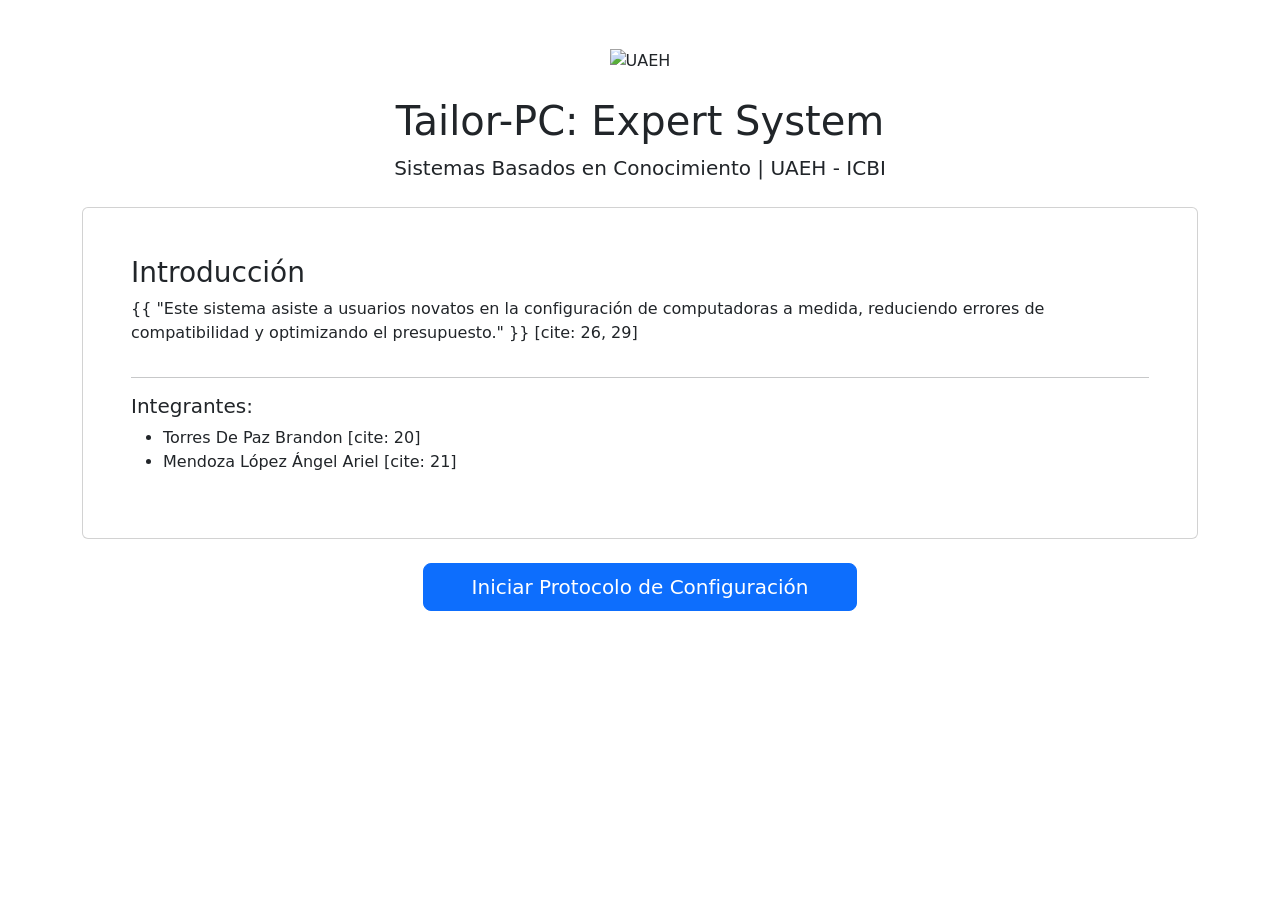
==== TAILOR-PC/templates/portada.html @ 27904953 "Add files via upload" ====
<!DOCTYPE html>
<html lang="es">
<head>
    <meta charset="UTF-8">
    <title>Tailor-PC | Inicio</title>
    <link href="https://cdn.jsdelivr.net/npm/bootstrap@5.3.0/dist/css/bootstrap.min.css" rel="stylesheet">
    <link rel="stylesheet" href="{{ url_for('static', filename='style.css') }}">
    <style>
        .hero-title {
            color: var(--text-title); /* Usará los colores de las variables :root que definimos */
            font-size: 3.5rem;
            font-weight: 900;
        }

        .intro-card {
            background: rgba(255, 255, 255, 0.9); /* Fondo blanco traslúcido para modo claro */
            border-radius: 20px;
            padding: 40px;
            border: 2px solid #0d6efd;
        }

        [data-theme="dark"] .intro-card {
            background: rgba(20, 20, 25, 0.95); /* Fondo oscuro profundo */
            border-color: #00ff41;
        }
    </style>
</head>
<body>
    <div class="container py-5 text-center">
        <img src="https://www.uaeh.edu.mx/identidad/imagenes/logo_uaeh_color.png" alt="UAEH" style="height: 80px;">
        <h1 class="mt-4">Tailor-PC: Expert System</h1>
        <p class="lead">Sistemas Basados en Conocimiento | UAEH - ICBI</p>
        
        <div class="card p-5 my-4 text-start">
            <h3>Introducción</h3>
            <p>{{ "Este sistema asiste a usuarios novatos en la configuración de computadoras a medida, reduciendo errores de compatibilidad y optimizando el presupuesto." }} [cite: 26, 29]</p>
            <hr>
            <h5>Integrantes:</h5>
            <ul>
                <li>Torres De Paz Brandon [cite: 20]</li>
                <li>Mendoza López Ángel Ariel [cite: 21]</li>
            </ul>
        </div>
        
        <a href="/diagnostico-inicio" class="btn btn-primary btn-lg px-5">Iniciar Protocolo de Configuración</a>
    </div>
</body>
</html>
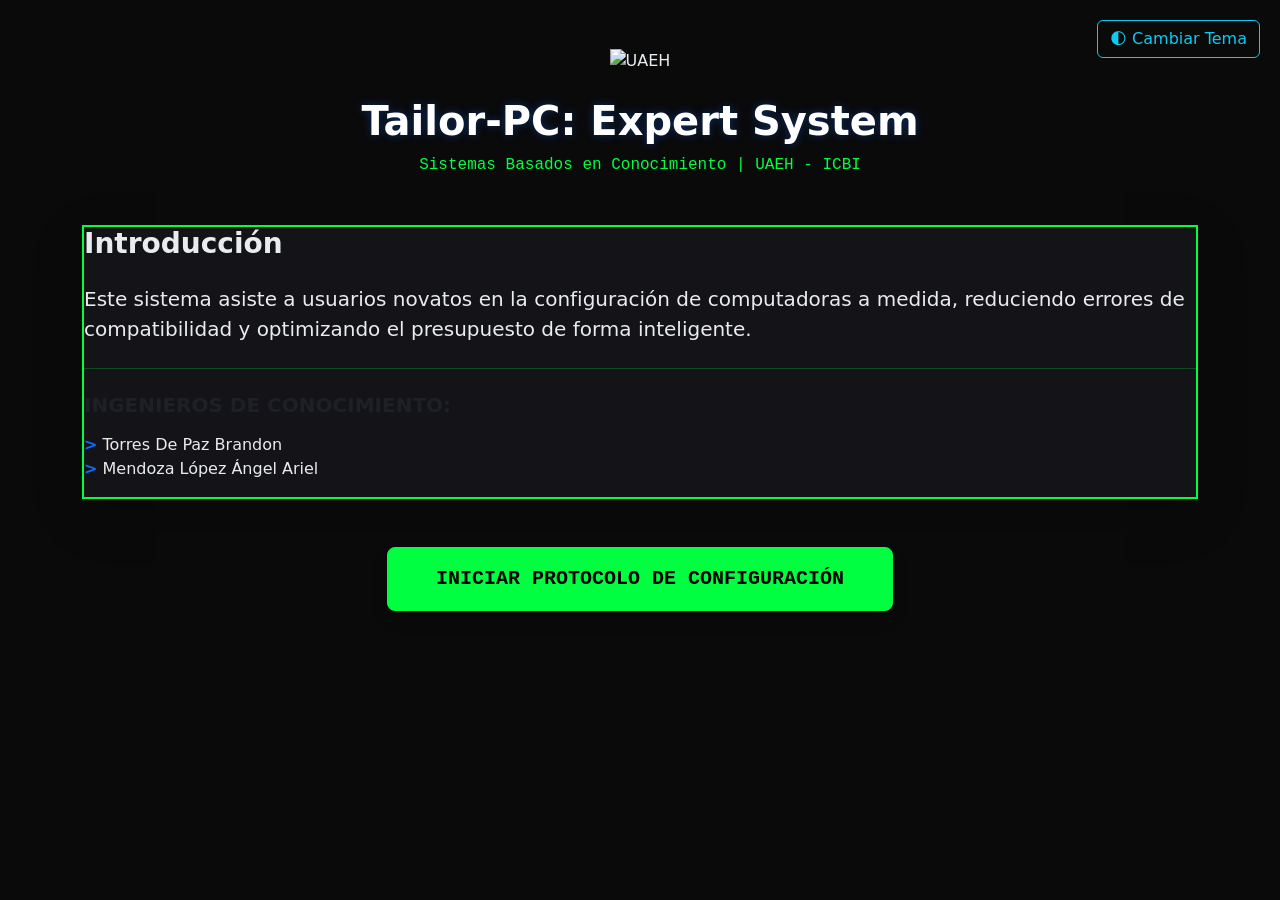
==== commit d13fa273: "Add files via upload v1.1.2" ====
--- a/TAILOR-PC/templates/portada.html
+++ b/TAILOR-PC/templates/portada.html
@@ -6,43 +6,105 @@
     <link href="https://cdn.jsdelivr.net/npm/bootstrap@5.3.0/dist/css/bootstrap.min.css" rel="stylesheet">
     <link rel="stylesheet" href="{{ url_for('static', filename='style.css') }}">
     <style>
+        :root {
+            --bg: #ffffff;
+            --text: #0d3b71;
+            --hero: #0d3b71;
+            --lead: #0d3b71;
+            --card: rgba(255, 255, 255, 0.96);
+            --accent: #0d6efd;
+            --border: #0d6efd;
+            --button-bg: #0d6efd;
+            --button-text: #ffffff;
+        }
+
+        body[data-theme="dark"] {
+            --bg: #0a0a0b;
+            --text: #e9ecef;
+            --hero: #ffffff;
+            --lead: #00ff41;
+            --card: rgba(20, 20, 25, 0.95);
+            --accent: #00ff41;
+            --border: #00ff41;
+            --button-bg: #00ff41;
+            --button-text: #000000;
+        }
+
+        body {
+            background-color: var(--bg);
+            color: var(--text);
+            transition: 0.4s ease;
+        }
+
+        .btn-toggle {
+            position: fixed;
+            top: 20px;
+            right: 20px;
+            z-index: 1000;
+        }
+
         .hero-title {
-            color: var(--text-title); /* Usará los colores de las variables :root que definimos */
-            font-size: 3.5rem;
+            color: var(--hero);
+            text-shadow: 0 0 8px rgba(13, 110, 253, 0.35);
             font-weight: 900;
         }
 
-        .intro-card {
-            background: rgba(255, 255, 255, 0.9); /* Fondo blanco traslúcido para modo claro */
-            border-radius: 20px;
-            padding: 40px;
-            border: 2px solid #0d6efd;
+        .lead-text {
+            color: var(--lead);
+            font-family: 'Courier New', Courier, monospace;
         }
 
-        [data-theme="dark"] .intro-card {
-            background: rgba(20, 20, 25, 0.95); /* Fondo oscuro profundo */
-            border-color: #00ff41;
+        .intro-card {
+            background: var(--card);
+            border: 2px solid var(--accent);
+            color: var(--text);
+        }
+
+        .intro-card hr {
+            border-color: var(--accent);
+        }
+
+        .btn-primary {
+            background-color: var(--accent);
+            border-color: var(--accent);
+            color: var(--button-text);
+        }
+
+        .btn-primary:hover {
+            background-color: #0b5ed7;
+            border-color: #0b5ed7;
         }
     </style>
 </head>
-<body>
+<body data-theme="dark">
+    <button class="btn btn-outline-info btn-toggle" onclick="toggleTheme()">🌓 Cambiar Tema</button>
+
     <div class="container py-5 text-center">
         <img src="https://www.uaeh.edu.mx/identidad/imagenes/logo_uaeh_color.png" alt="UAEH" style="height: 80px;">
-        <h1 class="mt-4">Tailor-PC: Expert System</h1>
-        <p class="lead">Sistemas Basados en Conocimiento | UAEH - ICBI</p>
+        <h1 class="hero-title mt-4">Tailor-PC: Expert System</h1>
+        <p class="lead-text font-monospace mt-2">Sistemas Basados en Conocimiento | UAEH - ICBI</p>
         
-        <div class="card p-5 my-4 text-start">
-            <h3>Introducción</h3>
-            <p>{{ "Este sistema asiste a usuarios novatos en la configuración de computadoras a medida, reduciendo errores de compatibilidad y optimizando el presupuesto." }} [cite: 26, 29]</p>
-            <hr>
-            <h5>Integrantes:</h5>
-            <ul>
-                <li>Torres De Paz Brandon [cite: 20]</li>
-                <li>Mendoza López Ángel Ariel [cite: 21]</li>
+        <div class="intro-card my-5 text-start shadow-lg">
+            <h3 class="fw-bold mb-4">Introducción</h3>
+            <p class="lead">Este sistema asiste a usuarios novatos en la configuración de computadoras a medida, reduciendo errores de compatibilidad y optimizando el presupuesto de forma inteligente.</p>
+            <hr class="my-4" style="border-color: var(--accent);">
+            <h5 class="text-uppercase fw-bold text-muted">Ingenieros de Conocimiento:</h5>
+            <ul class="list-unstyled mt-3">
+                <li><strong class="text-primary">></strong> Torres De Paz Brandon</li>
+                <li><strong class="text-primary">></strong> Mendoza López Ángel Ariel</li>
             </ul>
         </div>
         
-        <a href="/diagnostico-inicio" class="btn btn-primary btn-lg px-5">Iniciar Protocolo de Configuración</a>
+        <a href="/diagnostico-inicio" class="btn btn-primary btn-lg px-5 py-3 fw-bold font-monospace shadow">INICIAR PROTOCOLO DE CONFIGURACIÓN</a>
     </div>
+
+    <script>
+        function toggleTheme() {
+            const body = document.body;
+            const current = body.getAttribute('data-theme');
+            const target = current === 'dark' ? 'light' : 'dark';
+            body.setAttribute('data-theme', target);
+        }
+    </script>
 </body>
 </html>
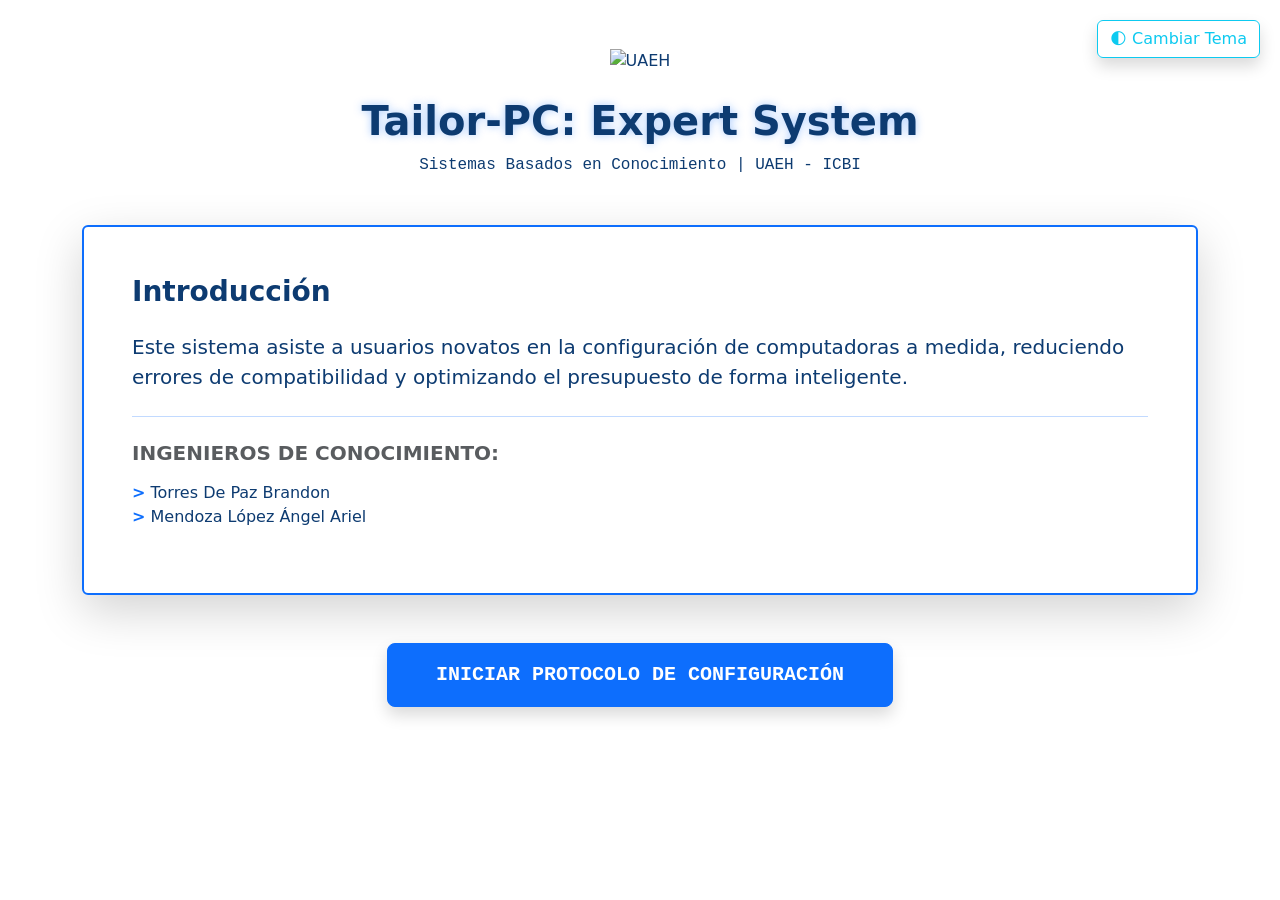
==== commit 427f8fdd: "Add files via upload" ====
--- a/TAILOR-PC/templates/portada.html
+++ b/TAILOR-PC/templates/portada.html
@@ -60,31 +60,27 @@
             color: var(--text);
         }
 
-        .intro-card hr {
-            border-color: var(--accent);
-        }
-
         .btn-primary {
             background-color: var(--accent);
             border-color: var(--accent);
             color: var(--button-text);
         }
-
-        .btn-primary:hover {
-            background-color: #0b5ed7;
-            border-color: #0b5ed7;
-        }
     </style>
 </head>
-<body data-theme="dark">
-    <button class="btn btn-outline-info btn-toggle" onclick="toggleTheme()">🌓 Cambiar Tema</button>
+<body data-theme="light">
+    <script>
+        const savedTheme = localStorage.getItem('tailorTheme') || 'light';
+        document.body.setAttribute('data-theme', savedTheme);
+    </script>
+
+    <button class="btn btn-outline-info btn-toggle shadow" onclick="toggleTheme()">🌓 Cambiar Tema</button>
 
     <div class="container py-5 text-center">
         <img src="https://www.uaeh.edu.mx/identidad/imagenes/logo_uaeh_color.png" alt="UAEH" style="height: 80px;">
         <h1 class="hero-title mt-4">Tailor-PC: Expert System</h1>
         <p class="lead-text font-monospace mt-2">Sistemas Basados en Conocimiento | UAEH - ICBI</p>
         
-        <div class="intro-card my-5 text-start shadow-lg">
+        <div class="intro-card my-5 text-start shadow-lg p-5 rounded">
             <h3 class="fw-bold mb-4">Introducción</h3>
             <p class="lead">Este sistema asiste a usuarios novatos en la configuración de computadoras a medida, reduciendo errores de compatibilidad y optimizando el presupuesto de forma inteligente.</p>
             <hr class="my-4" style="border-color: var(--accent);">
@@ -104,6 +100,7 @@
             const current = body.getAttribute('data-theme');
             const target = current === 'dark' ? 'light' : 'dark';
             body.setAttribute('data-theme', target);
+            localStorage.setItem('tailorTheme', target);
         }
     </script>
 </body>
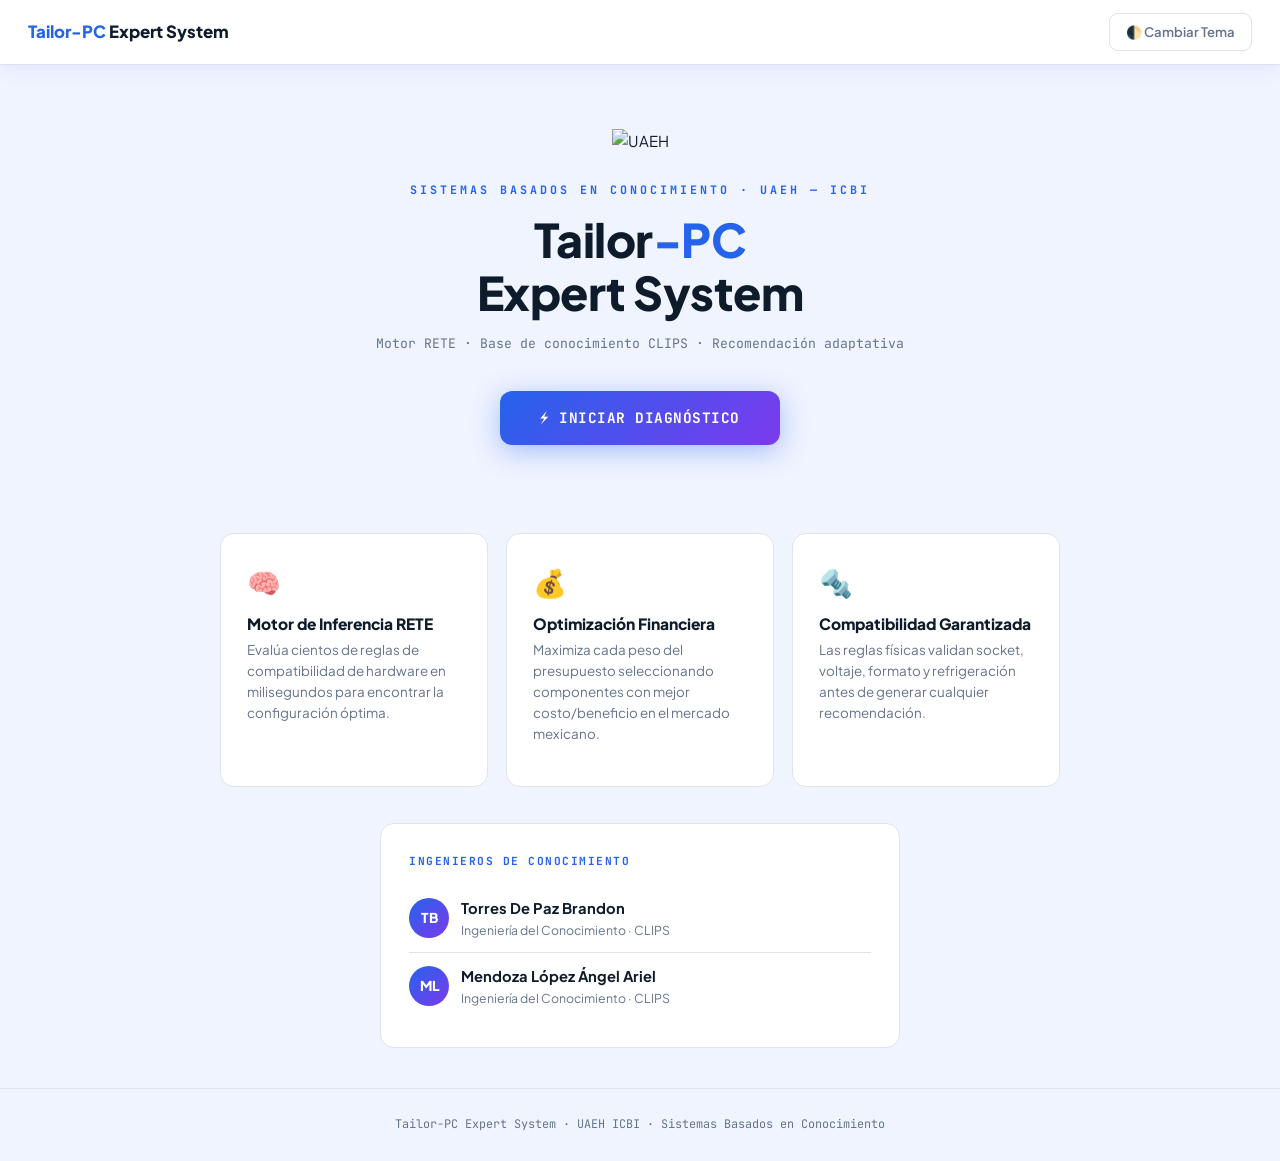
==== commit d2329360: "Add files via upload" ====
--- a/TAILOR-PC/templates/portada.html
+++ b/TAILOR-PC/templates/portada.html
@@ -1,107 +1,213 @@
-<!DOCTYPE html>
-<html lang="es">
-<head>
-    <meta charset="UTF-8">
-    <title>Tailor-PC | Inicio</title>
-    <link href="https://cdn.jsdelivr.net/npm/bootstrap@5.3.0/dist/css/bootstrap.min.css" rel="stylesheet">
-    <link rel="stylesheet" href="{{ url_for('static', filename='style.css') }}">
-    <style>
-        :root {
-            --bg: #ffffff;
-            --text: #0d3b71;
-            --hero: #0d3b71;
-            --lead: #0d3b71;
-            --card: rgba(255, 255, 255, 0.96);
-            --accent: #0d6efd;
-            --border: #0d6efd;
-            --button-bg: #0d6efd;
-            --button-text: #ffffff;
-        }
-
-        body[data-theme="dark"] {
-            --bg: #0a0a0b;
-            --text: #e9ecef;
-            --hero: #ffffff;
-            --lead: #00ff41;
-            --card: rgba(20, 20, 25, 0.95);
-            --accent: #00ff41;
-            --border: #00ff41;
-            --button-bg: #00ff41;
-            --button-text: #000000;
-        }
-
-        body {
-            background-color: var(--bg);
-            color: var(--text);
-            transition: 0.4s ease;
-        }
-
-        .btn-toggle {
-            position: fixed;
-            top: 20px;
-            right: 20px;
-            z-index: 1000;
-        }
-
-        .hero-title {
-            color: var(--hero);
-            text-shadow: 0 0 8px rgba(13, 110, 253, 0.35);
-            font-weight: 900;
-        }
-
-        .lead-text {
-            color: var(--lead);
-            font-family: 'Courier New', Courier, monospace;
-        }
-
-        .intro-card {
-            background: var(--card);
-            border: 2px solid var(--accent);
-            color: var(--text);
-        }
-
-        .btn-primary {
-            background-color: var(--accent);
-            border-color: var(--accent);
-            color: var(--button-text);
-        }
-    </style>
-</head>
-<body data-theme="light">
-    <script>
-        const savedTheme = localStorage.getItem('tailorTheme') || 'light';
-        document.body.setAttribute('data-theme', savedTheme);
-    </script>
-
-    <button class="btn btn-outline-info btn-toggle shadow" onclick="toggleTheme()">🌓 Cambiar Tema</button>
-
-    <div class="container py-5 text-center">
-        <img src="https://www.uaeh.edu.mx/identidad/imagenes/logo_uaeh_color.png" alt="UAEH" style="height: 80px;">
-        <h1 class="hero-title mt-4">Tailor-PC: Expert System</h1>
-        <p class="lead-text font-monospace mt-2">Sistemas Basados en Conocimiento | UAEH - ICBI</p>
-        
-        <div class="intro-card my-5 text-start shadow-lg p-5 rounded">
-            <h3 class="fw-bold mb-4">Introducción</h3>
-            <p class="lead">Este sistema asiste a usuarios novatos en la configuración de computadoras a medida, reduciendo errores de compatibilidad y optimizando el presupuesto de forma inteligente.</p>
-            <hr class="my-4" style="border-color: var(--accent);">
-            <h5 class="text-uppercase fw-bold text-muted">Ingenieros de Conocimiento:</h5>
-            <ul class="list-unstyled mt-3">
-                <li><strong class="text-primary">></strong> Torres De Paz Brandon</li>
-                <li><strong class="text-primary">></strong> Mendoza López Ángel Ariel</li>
-            </ul>
-        </div>
-        
-        <a href="/diagnostico-inicio" class="btn btn-primary btn-lg px-5 py-3 fw-bold font-monospace shadow">INICIAR PROTOCOLO DE CONFIGURACIÓN</a>
-    </div>
-
-    <script>
-        function toggleTheme() {
-            const body = document.body;
-            const current = body.getAttribute('data-theme');
-            const target = current === 'dark' ? 'light' : 'dark';
-            body.setAttribute('data-theme', target);
-            localStorage.setItem('tailorTheme', target);
-        }
-    </script>
-</body>
-</html>+<!DOCTYPE html>
+<html lang="es">
+<head>
+    <meta charset="UTF-8">
+    <meta name="viewport" content="width=device-width, initial-scale=1.0">
+    <title>Tailor-PC | Inicio</title>
+    <link href="https://cdn.jsdelivr.net/npm/bootstrap@5.3.0/dist/css/bootstrap.min.css" rel="stylesheet">
+    <link href="https://fonts.googleapis.com/css2?family=JetBrains+Mono:wght@400;600;700&family=Plus+Jakarta+Sans:wght@400;500;600;700;800&display=swap" rel="stylesheet">
+    <style>
+    :root {
+        --bg:       #f0f4ff;
+        --bg-card:  #ffffff;
+        --text:     #0d1b2a;
+        --muted:    #64748b;
+        --border:   #dde4f0;
+        --accent:   #2563eb;
+        --accent-2: #7c3aed;
+        --shadow:   rgba(37,99,235,.10);
+        --mono:     'JetBrains Mono', monospace;
+        --sans:     'Plus Jakarta Sans', sans-serif;
+    }
+    [data-theme="dark"] {
+        --bg:       #080d18;
+        --bg-card:  #0f172a;
+        --text:     #e2e8f0;
+        --muted:    #94a3b8;
+        --border:   #1e293b;
+        --accent:   #3b82f6;
+        --accent-2: #a855f7;
+        --shadow:   rgba(59,130,246,.12);
+    }
+
+    *, *::before, *::after { box-sizing: border-box; margin: 0; padding: 0; }
+    body {
+        font-family: var(--sans);
+        background: var(--bg); color: var(--text);
+        min-height: 100vh; transition: background .3s, color .3s;
+        font-size: 15px; line-height: 1.65;
+    }
+
+    /* ── Topbar ─────────────────────────────────── */
+    .topbar {
+        position: sticky; top: 0; z-index: 900;
+        background: var(--bg-card); border-bottom: 1px solid var(--border);
+        padding: 13px 28px;
+        display: flex; align-items: center;
+        box-shadow: 0 1px 20px var(--shadow);
+    }
+    .brand { font-weight: 800; font-size: 1.05rem; color: var(--accent); flex: 1; }
+    .brand span { color: var(--text); }
+    .tb-btn {
+        background: transparent; color: var(--muted);
+        border: 1px solid var(--border); border-radius: 9px;
+        padding: 7px 16px; font-family: var(--sans);
+        font-size: .82rem; font-weight: 600; cursor: pointer;
+        transition: all .15s;
+    }
+    .tb-btn:hover { border-color: var(--accent); color: var(--accent); }
+
+    /* ── Hero ───────────────────────────────────── */
+    .hero { padding: 64px 20px 40px; text-align: center; }
+    .hero-logo {
+        height: 68px; margin-bottom: 28px;
+        transition: filter .3s;
+    }
+    [data-theme="dark"] .hero-logo { filter: brightness(1.1) saturate(1.2); }
+
+    .hero-tag {
+        font-family: var(--mono); font-size: .73rem; font-weight: 700;
+        color: var(--accent); text-transform: uppercase; letter-spacing: 3px;
+        margin-bottom: 12px;
+    }
+    .hero-title {
+        font-size: clamp(1.9rem, 5vw, 2.9rem);
+        font-weight: 800; letter-spacing: -.5px; line-height: 1.15;
+        margin-bottom: 14px;
+    }
+    .hero-title .hi { color: var(--accent); }
+    .hero-sub {
+        font-family: var(--mono); font-size: .82rem;
+        color: var(--muted); margin-bottom: 36px;
+    }
+
+    .btn-cta {
+        display: inline-block;
+        background: linear-gradient(135deg, var(--accent), var(--accent-2));
+        color: #fff; text-decoration: none;
+        border-radius: 12px; padding: 15px 40px;
+        font-family: var(--mono); font-weight: 700; font-size: .9rem;
+        letter-spacing: .5px;
+        box-shadow: 0 6px 28px rgba(37,99,235,.38);
+        transition: transform .15s, box-shadow .15s;
+    }
+    .btn-cta:hover {
+        transform: translateY(-2px); color: #fff;
+        box-shadow: 0 10px 36px rgba(37,99,235,.5);
+    }
+    .btn-cta:active { transform: none; }
+
+    /* ── Feature grid ───────────────────────────── */
+    .feat-grid {
+        display: grid;
+        grid-template-columns: repeat(auto-fit, minmax(260px, 1fr));
+        gap: 18px;
+        max-width: 880px; margin: 48px auto 0; padding: 0 20px;
+    }
+    .feat-card {
+        background: var(--bg-card); border: 1px solid var(--border);
+        border-radius: 14px; padding: 26px;
+        transition: border-color .2s, transform .2s;
+    }
+    .feat-card:hover { border-color: var(--accent); transform: translateY(-3px); }
+    .feat-icon { font-size: 1.7rem; margin-bottom: 10px; }
+    .feat-card h4 { font-size: .97rem; font-weight: 800; margin-bottom: 7px; }
+    .feat-card p { font-size: .84rem; color: var(--muted); line-height: 1.55; }
+
+    /* ── Team ───────────────────────────────────── */
+    .team-wrap {
+        max-width: 520px; margin: 36px auto;
+        background: var(--bg-card); border: 1px solid var(--border);
+        border-radius: 14px; padding: 28px;
+    }
+    .team-label {
+        font-family: var(--mono); font-size: .7rem; font-weight: 700;
+        color: var(--accent); text-transform: uppercase; letter-spacing: 1.5px;
+        margin-bottom: 14px;
+    }
+    .member {
+        display: flex; align-items: center; gap: 12px;
+        padding: 11px 0; border-bottom: 1px solid var(--border);
+    }
+    .member:last-child { border-bottom: none; }
+    .m-av {
+        width: 40px; height: 40px; border-radius: 50%;
+        background: linear-gradient(135deg, var(--accent), var(--accent-2));
+        display: flex; align-items: center; justify-content: center;
+        color: #fff; font-weight: 800; font-size: .85rem; flex-shrink: 0;
+    }
+    .m-name { font-weight: 700; font-size: .92rem; }
+    .m-role { font-size: .77rem; color: var(--muted); }
+
+    /* ── Footer ─────────────────────────────────── */
+    .footer {
+        text-align: center; padding: 26px;
+        font-family: var(--mono); font-size: .74rem; color: var(--muted);
+        border-top: 1px solid var(--border); margin-top: 40px;
+    }
+    </style>
+</head>
+
+<body data-theme="light">
+<script>document.body.setAttribute('data-theme', localStorage.getItem('tailorTheme') || 'light');</script>
+
+<div class="topbar">
+    <div class="brand">Tailor-PC <span>Expert System</span></div>
+    <button class="tb-btn" onclick="toggleTheme()">🌓 Cambiar Tema</button>
+</div>
+
+<div class="hero">
+    <img src="https://www.uaeh.edu.mx/identidad/imagenes/logo_uaeh_color.png" alt="UAEH" class="hero-logo">
+    <div class="hero-tag">Sistemas Basados en Conocimiento · UAEH — ICBI</div>
+    <h1 class="hero-title">Tailor<span class="hi">-PC</span><br>Expert System</h1>
+    <p class="hero-sub">Motor RETE · Base de conocimiento CLIPS · Recomendación adaptativa</p>
+    <a href="/diagnostico-inicio" class="btn-cta">⚡ INICIAR DIAGNÓSTICO</a>
+</div>
+
+<div class="feat-grid">
+    <div class="feat-card">
+        <div class="feat-icon">🧠</div>
+        <h4>Motor de Inferencia RETE</h4>
+        <p>Evalúa cientos de reglas de compatibilidad de hardware en milisegundos para encontrar la configuración óptima.</p>
+    </div>
+    <div class="feat-card">
+        <div class="feat-icon">💰</div>
+        <h4>Optimización Financiera</h4>
+        <p>Maximiza cada peso del presupuesto seleccionando componentes con mejor costo/beneficio en el mercado mexicano.</p>
+    </div>
+    <div class="feat-card">
+        <div class="feat-icon">🔩</div>
+        <h4>Compatibilidad Garantizada</h4>
+        <p>Las reglas físicas validan socket, voltaje, formato y refrigeración antes de generar cualquier recomendación.</p>
+    </div>
+</div>
+
+<div class="team-wrap">
+    <div class="team-label">Ingenieros de Conocimiento</div>
+    <div class="member">
+        <div class="m-av">TB</div>
+        <div>
+            <div class="m-name">Torres De Paz Brandon</div>
+            <div class="m-role">Ingeniería del Conocimiento · CLIPS</div>
+        </div>
+    </div>
+    <div class="member">
+        <div class="m-av">ML</div>
+        <div>
+            <div class="m-name">Mendoza López Ángel Ariel</div>
+            <div class="m-role">Ingeniería del Conocimiento · CLIPS</div>
+        </div>
+    </div>
+</div>
+
+<div class="footer">Tailor-PC Expert System · UAEH ICBI · Sistemas Basados en Conocimiento</div>
+
+<script>
+    function toggleTheme() {
+        const next = document.body.getAttribute('data-theme') === 'dark' ? 'light' : 'dark';
+        document.body.setAttribute('data-theme', next);
+        localStorage.setItem('tailorTheme', next);
+    }
+</script>
+</body>
+</html>
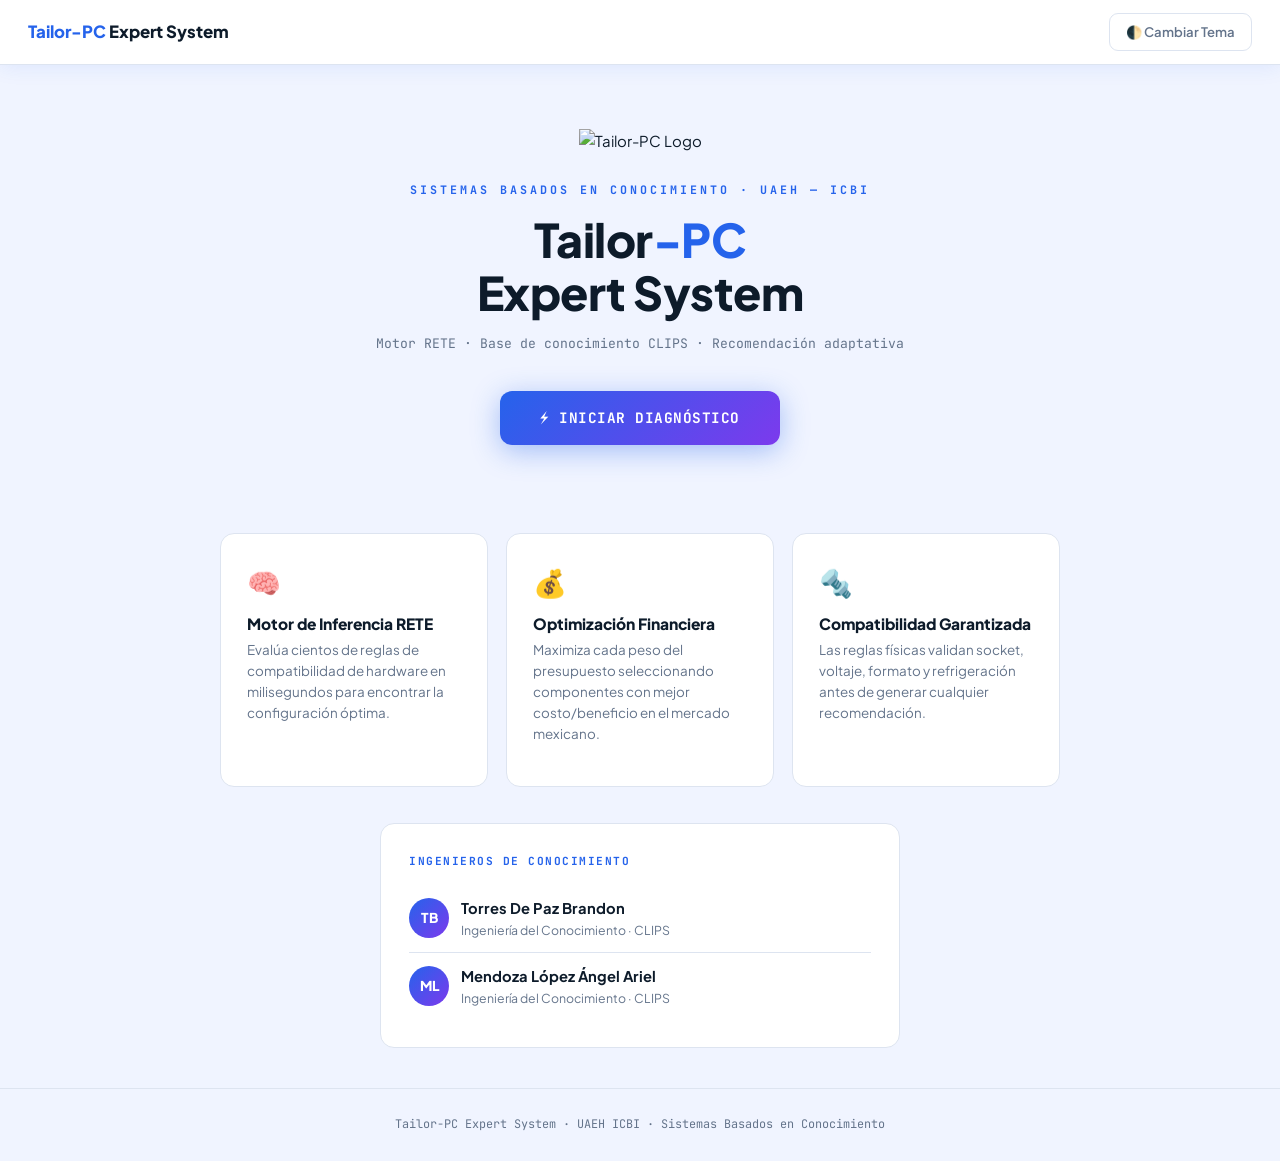
==== commit 472ff171: "Add files via upload" ====
--- a/TAILOR-PC/templates/portada.html
+++ b/TAILOR-PC/templates/portada.html
@@ -60,7 +60,9 @@
     /* ── Hero ───────────────────────────────────── */
     .hero { padding: 64px 20px 40px; text-align: center; }
     .hero-logo {
-        height: 68px; margin-bottom: 28px;
+        max-height: 85px; /* Aquí controlamos que no se vea gigante */
+        width: auto;
+        margin-bottom: 28px;
         transition: filter .3s;
     }
     [data-theme="dark"] .hero-logo { filter: brightness(1.1) saturate(1.2); }
@@ -157,7 +159,7 @@
 </div>
 
 <div class="hero">
-    <img src="https://www.uaeh.edu.mx/identidad/imagenes/logo_uaeh_color.png" alt="UAEH" class="hero-logo">
+    <img src="{{ url_for('static', filename='logo.png') }}" alt="Tailor-PC Logo" class="hero-logo">
     <div class="hero-tag">Sistemas Basados en Conocimiento · UAEH — ICBI</div>
     <h1 class="hero-title">Tailor<span class="hi">-PC</span><br>Expert System</h1>
     <p class="hero-sub">Motor RETE · Base de conocimiento CLIPS · Recomendación adaptativa</p>
@@ -210,4 +212,4 @@
     }
 </script>
 </body>
-</html>
+</html>
